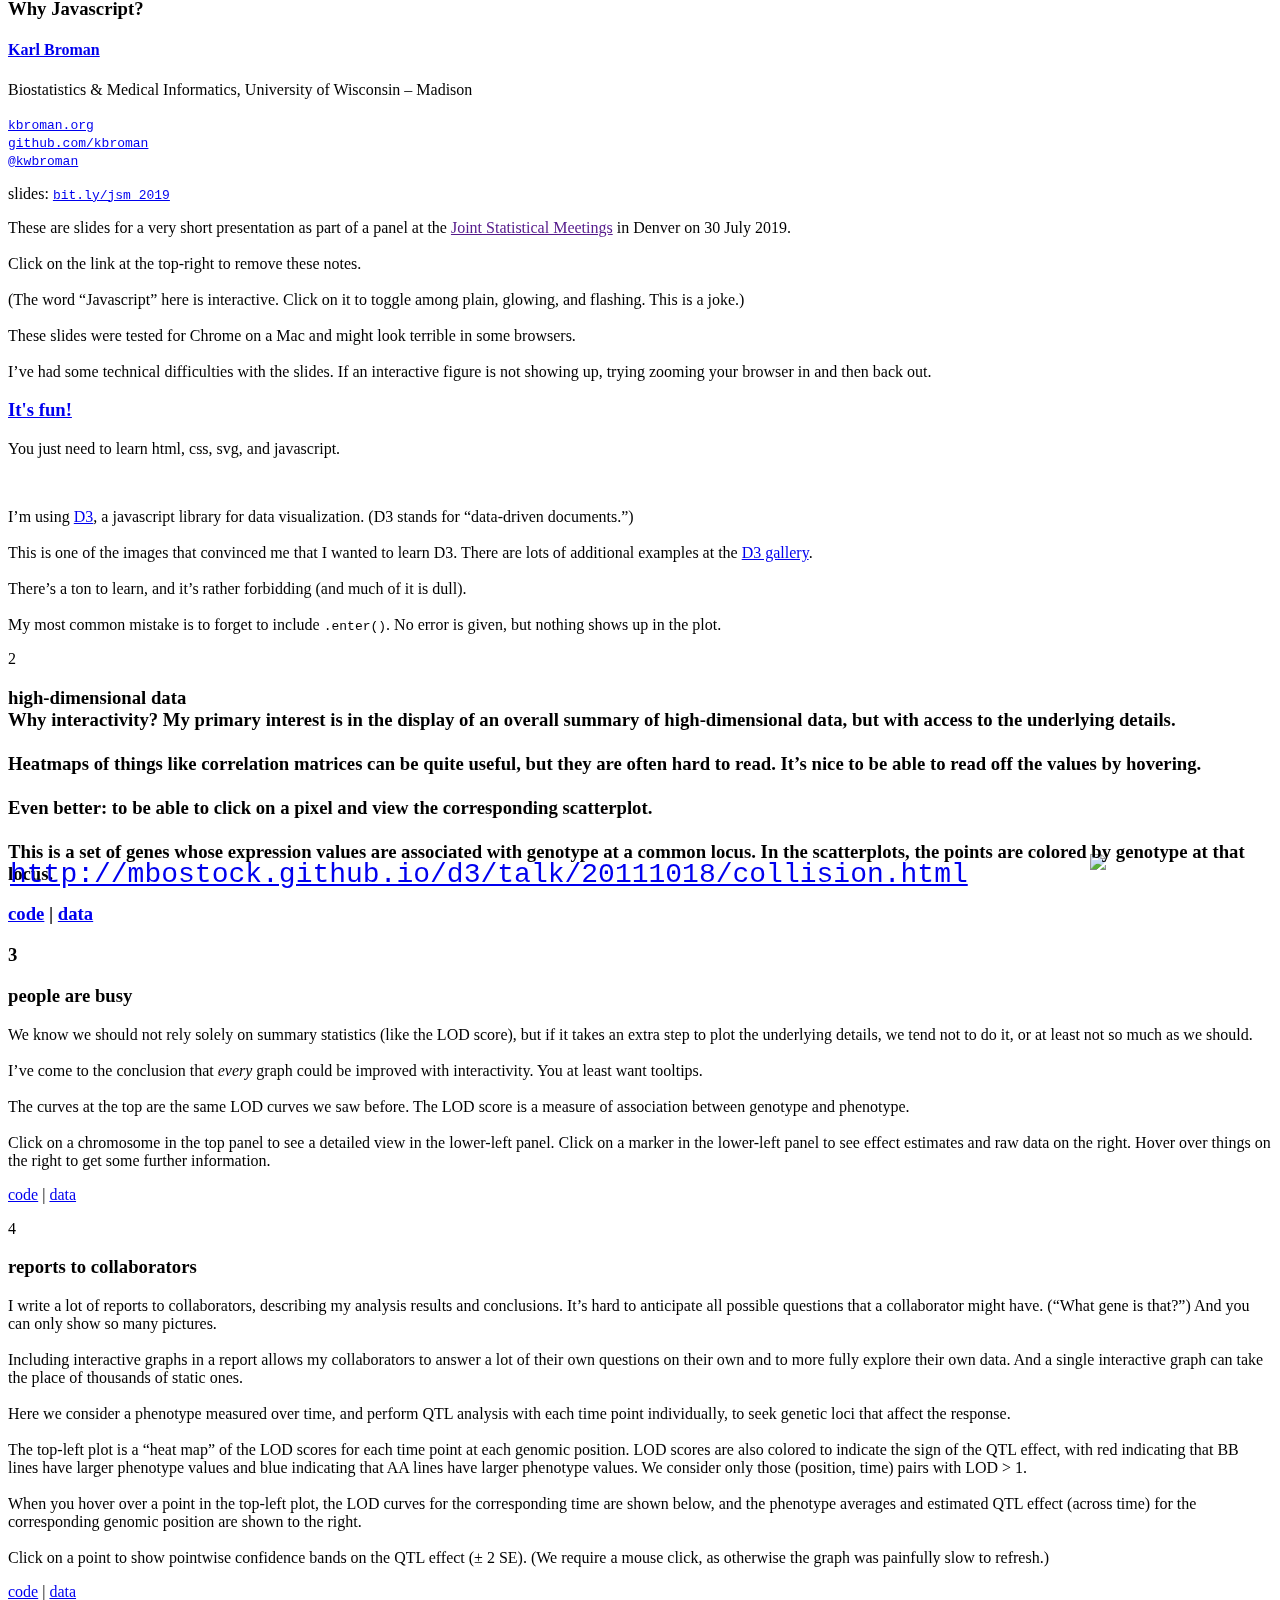
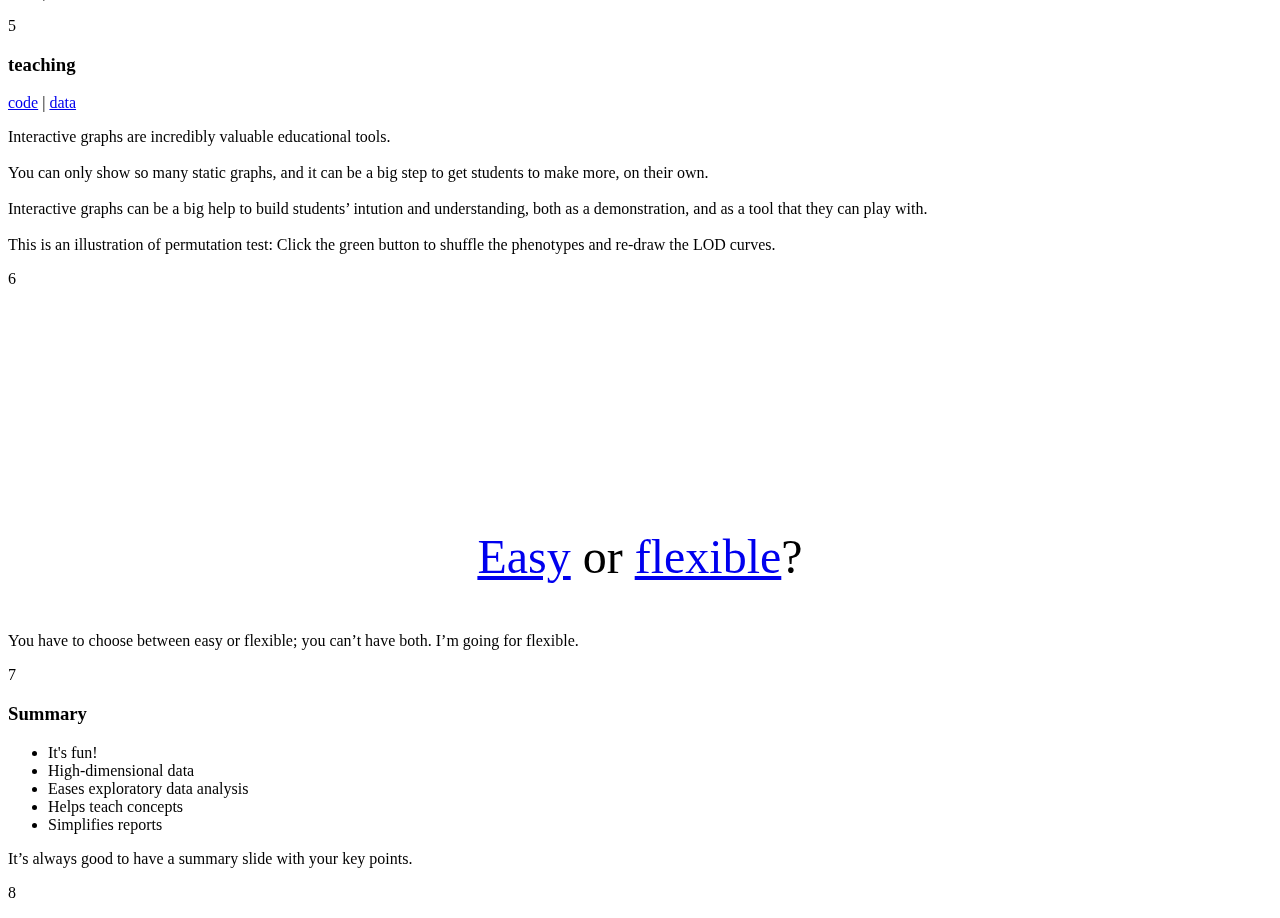
==== index.html @ db7ff631 "Missing </a>" ====
<!DOCTYPE html>
<html>
<head>
<meta charset="utf-8">
<meta name="apple-mobile-web-app-capable" content="yes">

<style>
@import url(CSS/stack.css);
@import url(CSS/d3-tip.css);
@import url(CSS/figures.css);
@import url(CSS/kbroman_talk.css);
@import url(CSS/corr_w_scatter.css);
@import url(CSS/panelutil.css);
</style>



<title>Why Javascript?</title>
</head>
<body class="overview">



<section class="titlepage" id="titlepage">
<h3 style="margin-top:-10px;" class="highlight">
Why <span id="flash" class="highlight">Javascript</span>?</h3>

<h4><a href="http://kbroman.org">Karl Broman</a></h4>
<p class="nopadding">Biostatistics &amp; Medical Informatics, University of Wisconsin
&ndash; Madison</p>

<p class="nopadding"><code>
<a href="https://kbroman.org" class="gray">kbroman.org</a><br/>
<a href="https://github.com/kbroman" class="gray">github.com/kbroman</a><br/>
<a href="https://twitter.com/kwbroman" class="gray">@kwbroman</a>
</code></p>

<p class="nopadding"><span class="gray">slides:</span> <code><a href="https://www.biostat.wisc.edu/~kbroman/presentations/JSM2019">bit.ly/jsm_2019</a></code></p>

<img style="position:fixed;bottom: 30px; right:40px; z-index: -1;" width="150px" src="Figs/cc-zero.png" />



<aside>
These are slides for a very short presentation as part of a
panel at the <a href="">Joint Statistical Meetings</a> in Denver
on 30 July 2019.
<br/><br/>

Click on the link at the top-right to remove these
notes.<br/><br/>

(The word &ldquo;Javascript&rdquo; here is interactive. Click on it
to toggle among plain, glowing, and flashing. This is a joke.)<br/><br/>

These slides were tested for Chrome on a Mac and might look terrible
in some browsers.<br/><br/>

I&rsquo;ve had some technical difficulties with the slides. If an
interactive figure is not showing up, trying zooming your browser in
and then back out.
</aside>

</section>




<section nopadding id="D3">
<h3><a href="http://d3js.org">It's fun!</a></h3>

<div id="learnd3" class="medtop">
<p>You <span class="darkgray">just</span> need to learn html, css, svg, and javascript.</p>
<p id="dotenter" style="opacity:0;">And don&rsquo;t forget <code>.enter()</code></p>
</div>

<div id="collision" style="position:fixed;top:-10px;left:-50px;width:1280px;height:960px;">
</div>

<div style="position:fixed;bottom:10px;left:10px;">
<code style="font-size:28px;"><a href="http://mbostock.github.io/d3/talk/20111018/collision.html">http://mbostock.github.io/d3/talk/20111018/collision.html</a></code></div>

<aside>
I&rsquo;m using <a href="http://d3js.org">D3</a>, a javascript
library for data visualization.  (D3 stands for &ldquo;data-driven
documents.&rdquo;)<br/><br/>

This is one of the images that convinced me that I wanted to learn D3.
There are lots of additional examples at the <a
href="https://github.com/mbostock/d3/wiki/Gallery">D3
gallery</a>.<br/><br/>

There&rsquo;s a ton to learn, and it&rsquo;s rather forbidding (and much of it is
dull).<br/><br/>

My most common mistake is to forget to include <code>.enter()</code>.
No error is given, but nothing shows up in the plot.
</aside>
<p class="pg">2</p></section>





<section id="corr_w_scatter">

<h3>high-dimensional data

<div id="corr_w_scatter" style="margin-left:-50px;"></div>


<aside>
Why interactivity? My primary interest is in the display of an overall
summary of high-dimensional data, but with access to the underlying
details.<br/><br/>

Heatmaps of things like correlation matrices can be quite useful, but
they are often hard to read.  It&rsquo;s nice to be able to read off the
values by hovering.<br/><br/>

Even better: to be able to click on a pixel and view the corresponding
scatterplot.<br/><br/>

This is a set of genes whose expression values are associated with
genotype at a common locus. In the scatterplots, the points are colored
by genotype at that locus.
</aside>

<p class="codelink">
<a href="Coffee/corr_w_scatter.coffee" class="gray">code</a> |
<a href="Data/corr_w_scatter.json" class="gray">data</a></p>
<p class="pg">3</p></section>








<section id="lod_and_effect">
<h3>people are busy</h3>

<div id="lod_and_effect" class="fig"></div>

<aside>
We know we should not rely solely on summary statistics (like the LOD
score), but if it takes an extra step to plot the underlying details,
we tend not to do it, or at least not so much as we should.<br/><br/>

I&rsquo;ve come to the conclusion that <em>every</em> graph could be
improved with interactivity. You at least want tooltips.<br/><br/>

The curves at the top are the same LOD curves we saw before. The LOD
score is a measure of association between genotype and phenotype.<br/><br/>

Click on a chromosome in the top panel to see a detailed view in the
lower-left panel.  Click on a marker in the lower-left panel to see
effect estimates and raw data on the right.  Hover over things on the
right to get some further information.
</aside>

<p class="codelink">
<a href="Coffee/lod_and_effect.coffee" class="gray">code</a> |
<a href="Data/insulinlod.json" class="gray">data</a></p>

<p class="pg">4</p></section>




<section id="lod_over_time">

<h3>reports to collaborators</h3>

<div id="lod_alltimes_fig" style="font-size:20px;margin-left:-50px;"></div>

<aside>
I write a lot of reports to collaborators, describing my analysis
results and conclusions.
It&rsquo;s hard to anticipate all possible questions that a collaborator
might have. (&ldquo;What gene is that?&rdquo;) And you can only show
so many pictures. <br/><br/>

Including interactive graphs in a report allows my collaborators to
answer a lot of their own questions on their own and to more fully
explore their own data.
And a single interactive graph can take the place of thousands of
static ones.<br/><br/>

Here we consider a phenotype measured over time, and perform QTL
analysis with each time point individually, to seek genetic loci that
affect the response.<br/><br/>

The top-left plot is a &ldquo;heat map&rdquo; of the LOD scores
for each time point at each genomic position.  LOD scores are also
colored to indicate the sign of the QTL effect, with red indicating
that BB lines have larger phenotype values and blue indicating that AA lines
have larger phenotype values.  We consider only those (position, time)
pairs with LOD > 1.<br/><br/>

When you hover over a point in the top-left plot, the LOD curves for the
corresponding time are shown below, and the phenotype averages and
estimated QTL effect (across time) for the corresponding genomic
position are shown to the right.<br/><br/>

Click on a point to show pointwise confidence bands on the QTL
effect (&plusmn; 2 SE).  (We require a mouse click, as otherwise the graph
was painfully slow to refresh.)
</aside>


<p class="codelink">
<a href="Coffee/lod_alltimes.coffee" class="gray">code</a> |
<a href="Data/all_lod.json" class="gray">data</a></p>


<p class="pg">5</p></section>



<section id="permutation">

<h3>teaching</h3>

<div id="lod_onetime_random_fig" style="margin-left:-30px;"></div>

<p class="codelink">
<a href="Coffee/lod_onetime_random.coffee" class="gray">code</a> |
<a href="Data/onetime_random.json" class="gray">data</a></p>



<aside>
Interactive graphs are incredibly valuable educational tools.<br/><br/>

You can only show so many static graphs, and it can be a big step to get
students to make more, on their own.<br/><br/>

Interactive graphs can be a big help to build students&rsquo; intution
and understanding, both as a demonstration, and as a tool that they
can play with.<br/><br/>

This is an illustration of permutation test: Click the green button to shuffle
the phenotypes and re-draw the LOD curves.
</aside>

<p class="pg">6</p></section>







<section>
<h3>&nbsp;</h3>

<p align="center" style="margin-top:200px;font-size: 48px;"> <a href="http://code.google.com/p/google-motion-charts-with-r/">Easy</a> <span
  class="gray">or <a href="http://d3js.org" class="highlight">flexible</a>?</span>


<aside>You have to choose between easy or flexible; you can&rsquo;t have
  both.  I&rsquo;m going for flexible.</aside>

<p class="pg">7</p></section>






<section>
<h3>Summary</h3>

<ul class="tight">
  <li>It's fun!</li>
  <li>High-dimensional data</li>
  <li>Eases exploratory data analysis</li>
  <li>Helps teach concepts</li>
  <li>Simplifies reports</li>
</ul>

<aside>
It&rsquo;s always good to have a summary slide with your key points.
</aside>
<p class="pg">8</p></section>




<script charset="utf-8" type="text/javascript" src="JS/d3.min.js"></script>
<script type="text/javascript" src="JS/d3.tip.js"></script>

<script src="JS/plotframe.js"></script>

<script type="text/javascript" src="JS/corr_w_scatter.js"></script>
<script type="text/javascript" src="JS/lod_and_effect.js"></script>
<script type="text/javascript" src="JS/lod_alltimes.js"></script>
<script type="text/javascript" src="JS/lod_onetime_random.js"></script>
<script type="text/javascript" src="JS/collision.js"></script>

<script type="text/javascript" src="JS/slide_transition.js"></script>
<script type="text/javascript" src="JS/flash_text.js"></script>
<script type="text/javascript" src="JS/stack.v0.js"></script>
<script type="text/javascript" src="JS/handle_stickies.js"></script>

</body>
</html>
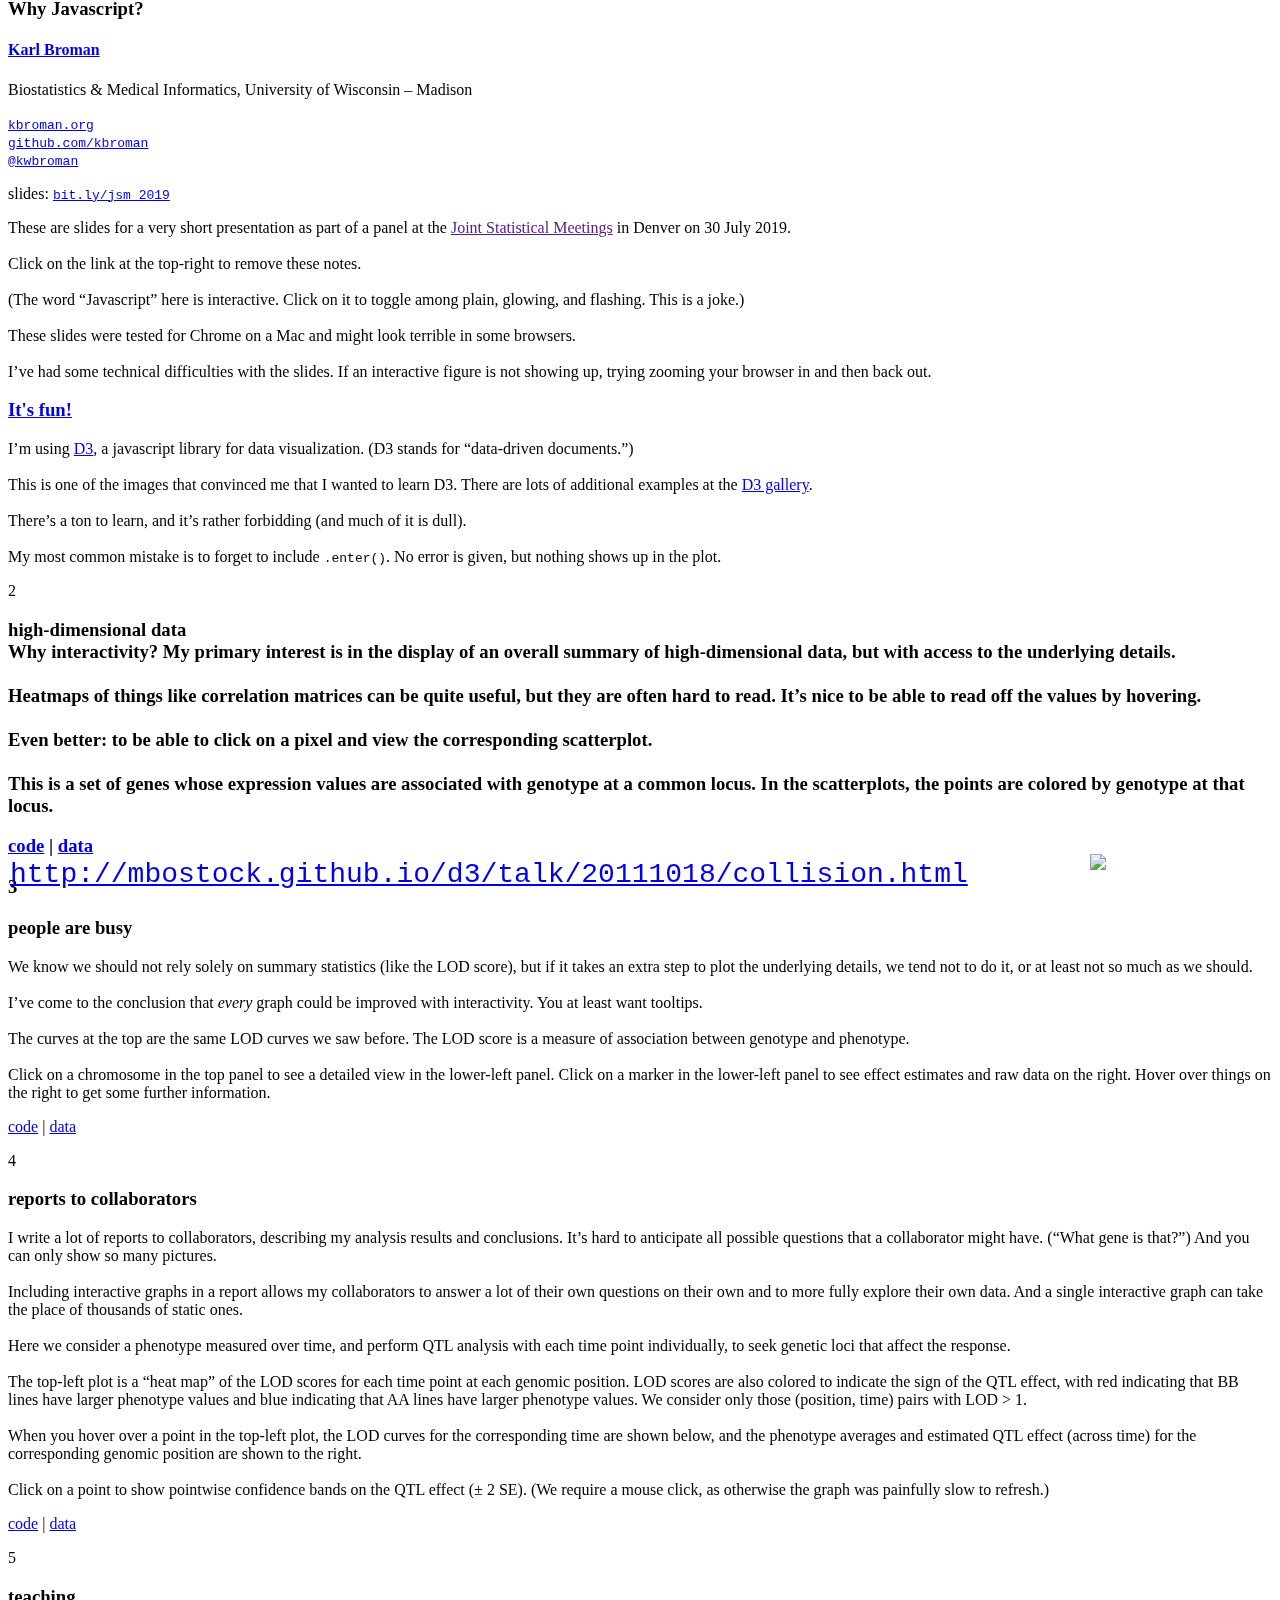
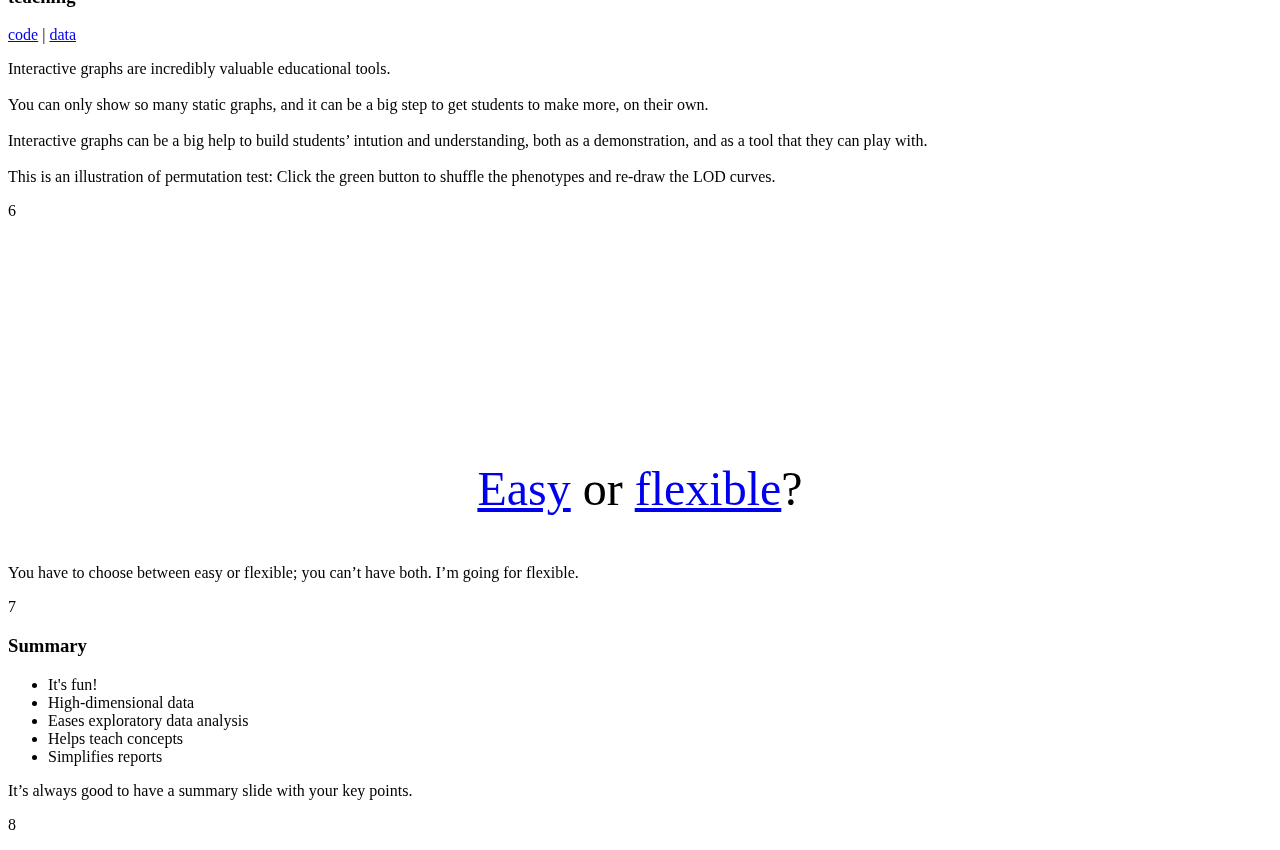
==== commit 559faad3: "Remove the .enter() business" ====
--- a/index.html
+++ b/index.html
@@ -69,11 +69,6 @@
 <section nopadding id="D3">
 <h3><a href="http://d3js.org">It's fun!</a></h3>
 
-<div id="learnd3" class="medtop">
-<p>You <span class="darkgray">just</span> need to learn html, css, svg, and javascript.</p>
-<p id="dotenter" style="opacity:0;">And don&rsquo;t forget <code>.enter()</code></p>
-</div>
-
 <div id="collision" style="position:fixed;top:-10px;left:-50px;width:1280px;height:960px;">
 </div>
 
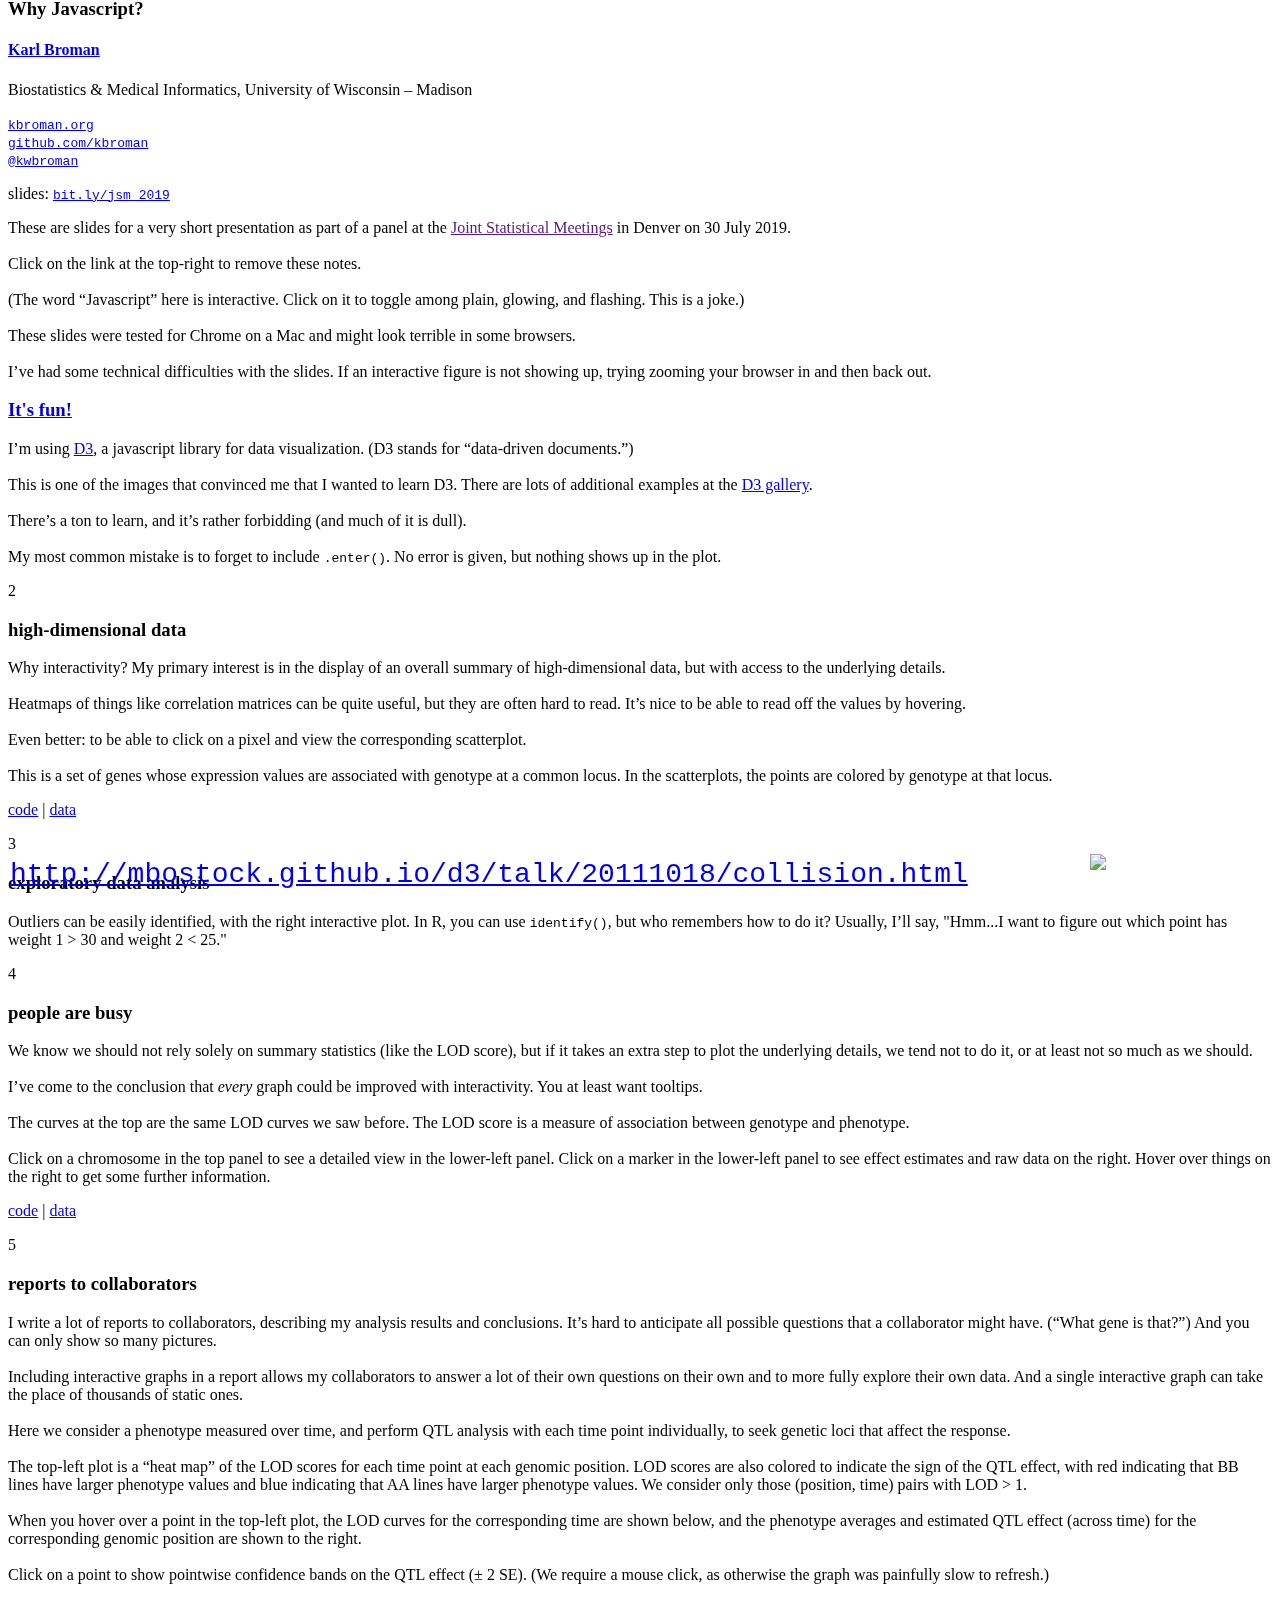
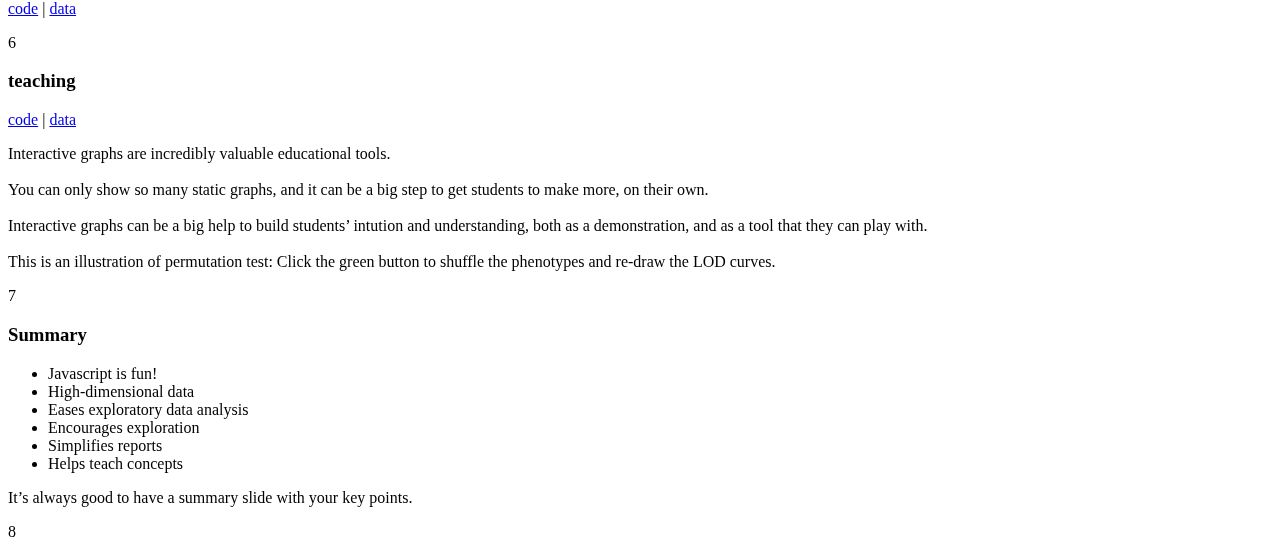
==== commit 2ba19fff: "Add slide re exploratory data analysis" ====
--- a/index.html
+++ b/index.html
@@ -99,7 +99,7 @@
 
 <section id="corr_w_scatter">
 
-<h3>high-dimensional data
+<h3>high-dimensional data</h3>
 
 <div id="corr_w_scatter" style="margin-left:-50px;"></div>
 
@@ -130,6 +130,17 @@
 
 
 
+<section id="scatterplot">
+<h3>exploratory data analysis</h3>
+<div id="scatterplot" class="chart"></div>
+
+<aside>Outliers can be easily identified, with the right interactive
+plot.  In R, you can use <code>identify()</code>, but who remembers
+how to do it?  Usually, I&rsquo;ll say, "Hmm...I want to figure out which point has
+weight 1 &gt; 30 and weight 2 &lt; 25."</aside>
+
+<p class="pg">4</p></section>
+
 
 
 
@@ -159,7 +170,7 @@
 <a href="Coffee/lod_and_effect.coffee" class="gray">code</a> |
 <a href="Data/insulinlod.json" class="gray">data</a></p>
 
-<p class="pg">4</p></section>
+<p class="pg">5</p></section>
 
 
 
@@ -210,7 +221,7 @@
 <a href="Data/all_lod.json" class="gray">data</a></p>
 
 
-<p class="pg">5</p></section>
+<p class="pg">6</p></section>
 
 
 
@@ -240,25 +251,12 @@
 the phenotypes and re-draw the LOD curves.
 </aside>
 
-<p class="pg">6</p></section>
-
-
-
-
-
-
-
-<section>
-<h3>&nbsp;</h3>
-
-<p align="center" style="margin-top:200px;font-size: 48px;"> <a href="http://code.google.com/p/google-motion-charts-with-r/">Easy</a> <span
-  class="gray">or <a href="http://d3js.org" class="highlight">flexible</a>?</span>
-
-
-<aside>You have to choose between easy or flexible; you can&rsquo;t have
-  both.  I&rsquo;m going for flexible.</aside>
-
 <p class="pg">7</p></section>
+
+
+
+
+
 
 
 
@@ -269,11 +267,12 @@
 <h3>Summary</h3>
 
 <ul class="tight">
-  <li>It's fun!</li>
+  <li>Javascript is fun!</li>
   <li>High-dimensional data</li>
   <li>Eases exploratory data analysis</li>
+  <li>Encourages exploration</li>
+  <li>Simplifies reports</li>
   <li>Helps teach concepts</li>
-  <li>Simplifies reports</li>
 </ul>
 
 <aside>
@@ -290,6 +289,7 @@
 <script src="JS/plotframe.js"></script>
 
 <script type="text/javascript" src="JS/corr_w_scatter.js"></script>
+<script type="text/javascript" src="JS/scatterplot.js"></script>
 <script type="text/javascript" src="JS/lod_and_effect.js"></script>
 <script type="text/javascript" src="JS/lod_alltimes.js"></script>
 <script type="text/javascript" src="JS/lod_onetime_random.js"></script>
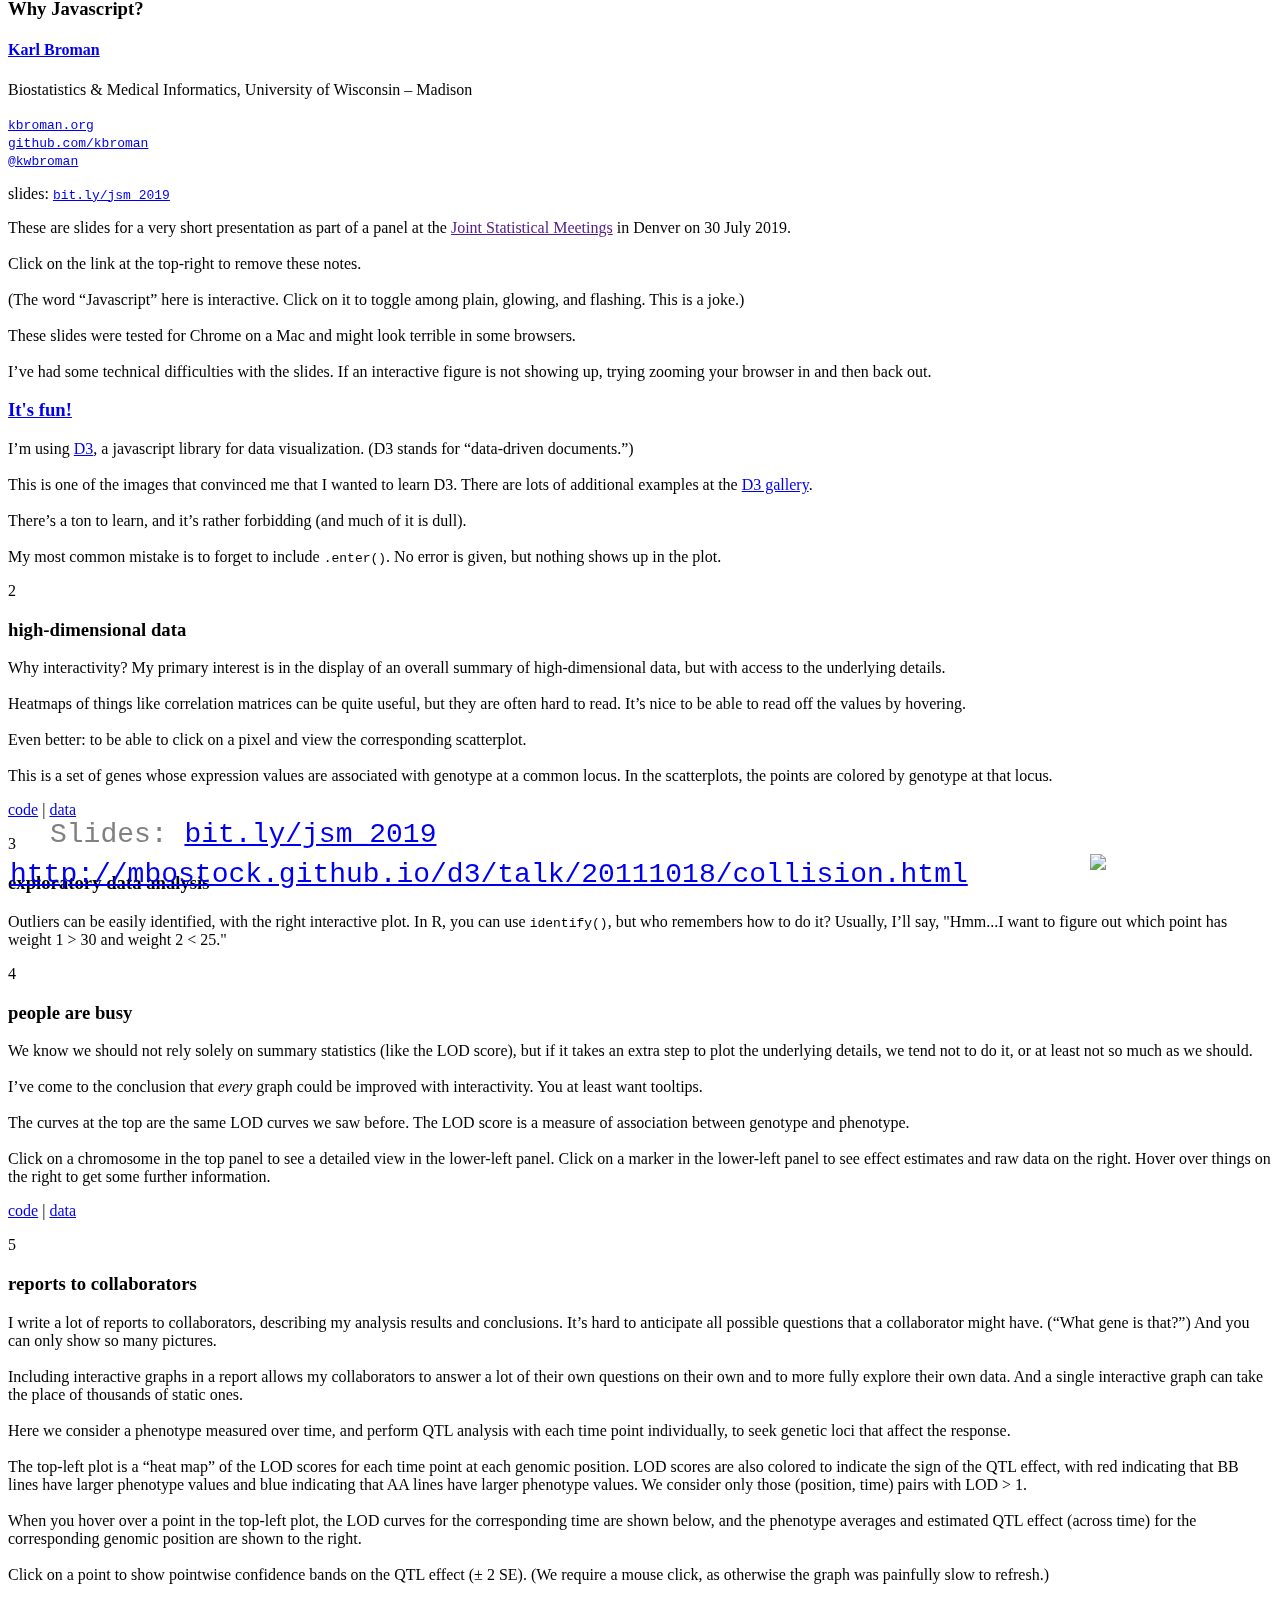
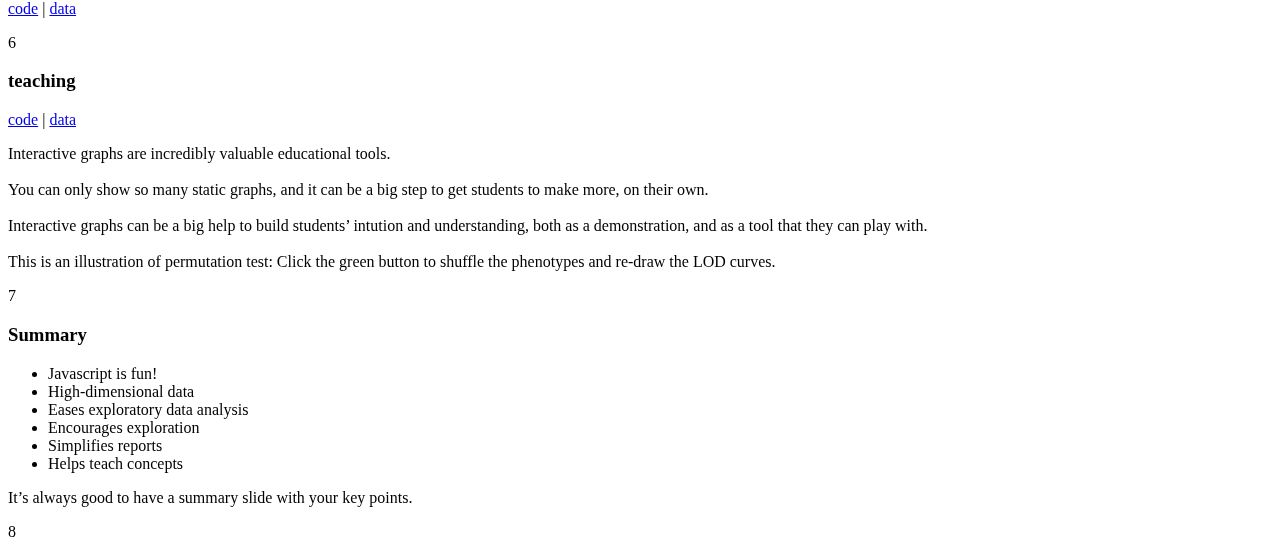
==== commit 1679532a: "Link for slides on summary slide" ====
--- a/index.html
+++ b/index.html
@@ -278,6 +278,11 @@
 <aside>
 It&rsquo;s always good to have a summary slide with your key points.
 </aside>
+
+
+<div style="position:fixed;bottom:50px;left:50px;">
+<code style="font-size:28px; color:gray;">Slides: <a href="https://bit.ly/jsm_2019">bit.ly/jsm_2019</a></code></div>
+
 <p class="pg">8</p></section>
 
 
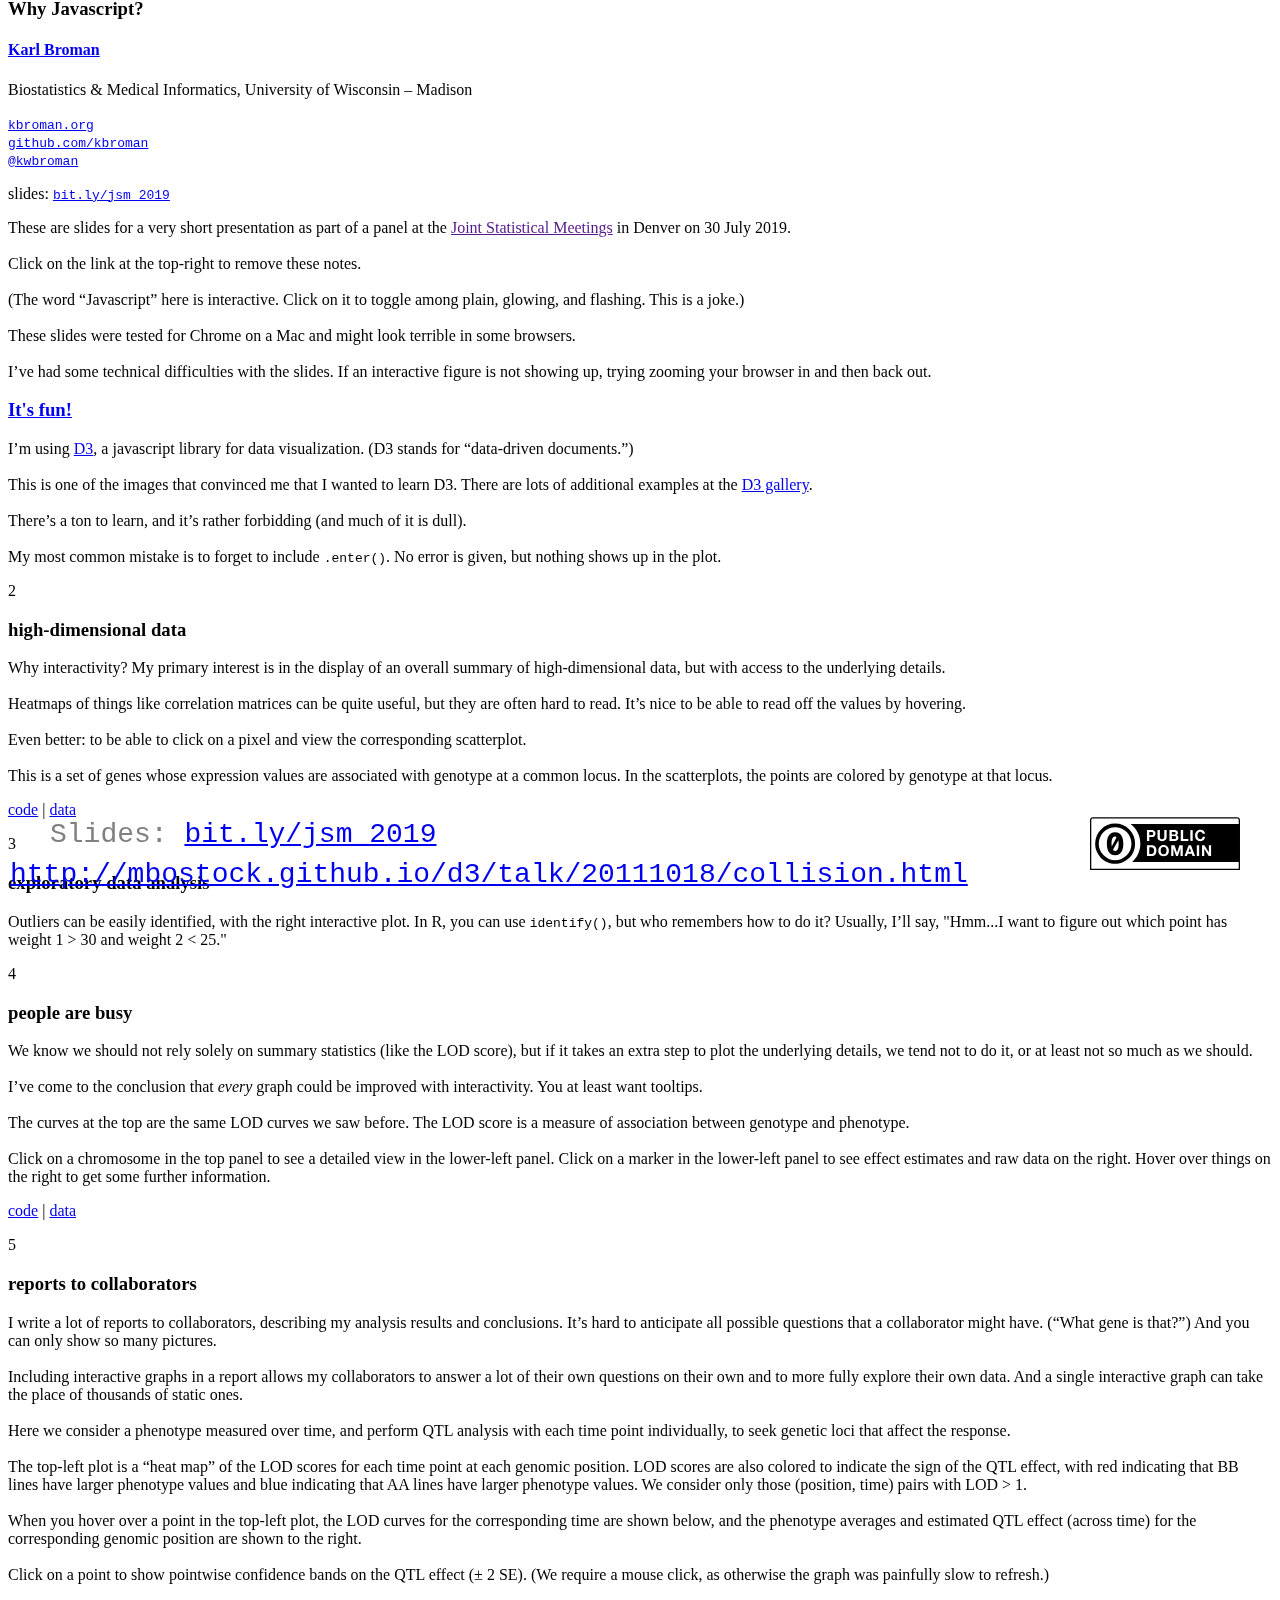
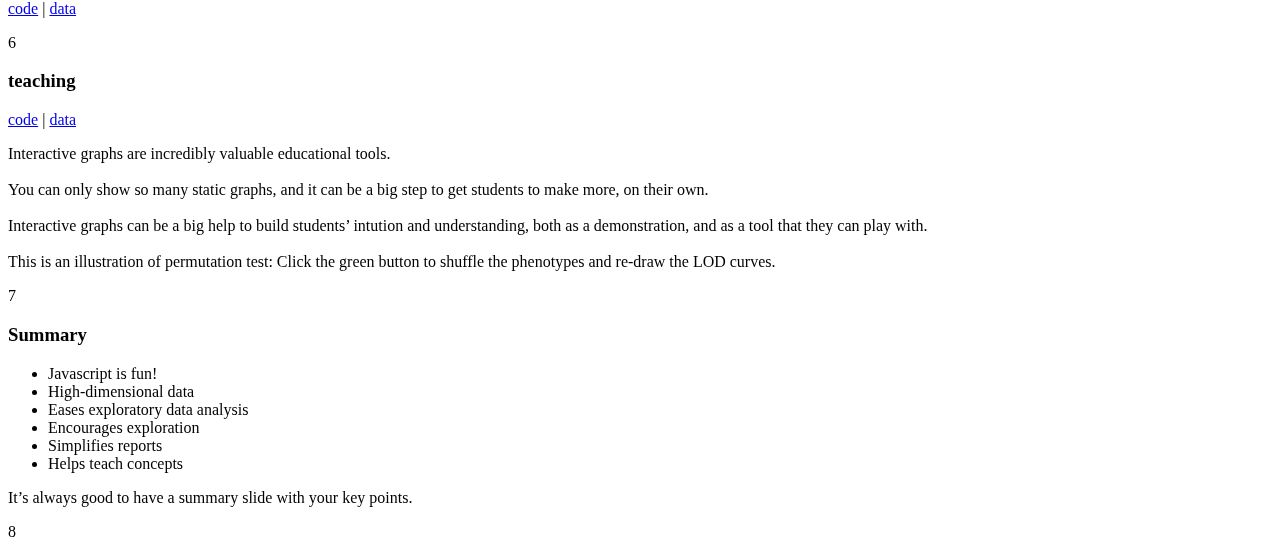
==== commit 9c03f6e9: "cc-zero badge: png -> svg" ====
--- a/index.html
+++ b/index.html
@@ -37,7 +37,7 @@
 
 <p class="nopadding"><span class="gray">slides:</span> <code><a href="https://www.biostat.wisc.edu/~kbroman/presentations/JSM2019">bit.ly/jsm_2019</a></code></p>
 
-<img style="position:fixed;bottom: 30px; right:40px; z-index: -1;" width="150px" src="Figs/cc-zero.png" />
+<img style="position:fixed;bottom: 30px; right:40px; z-index: -1;" width="150px" src="Figs/cc-zero.svg" />
 
 
 
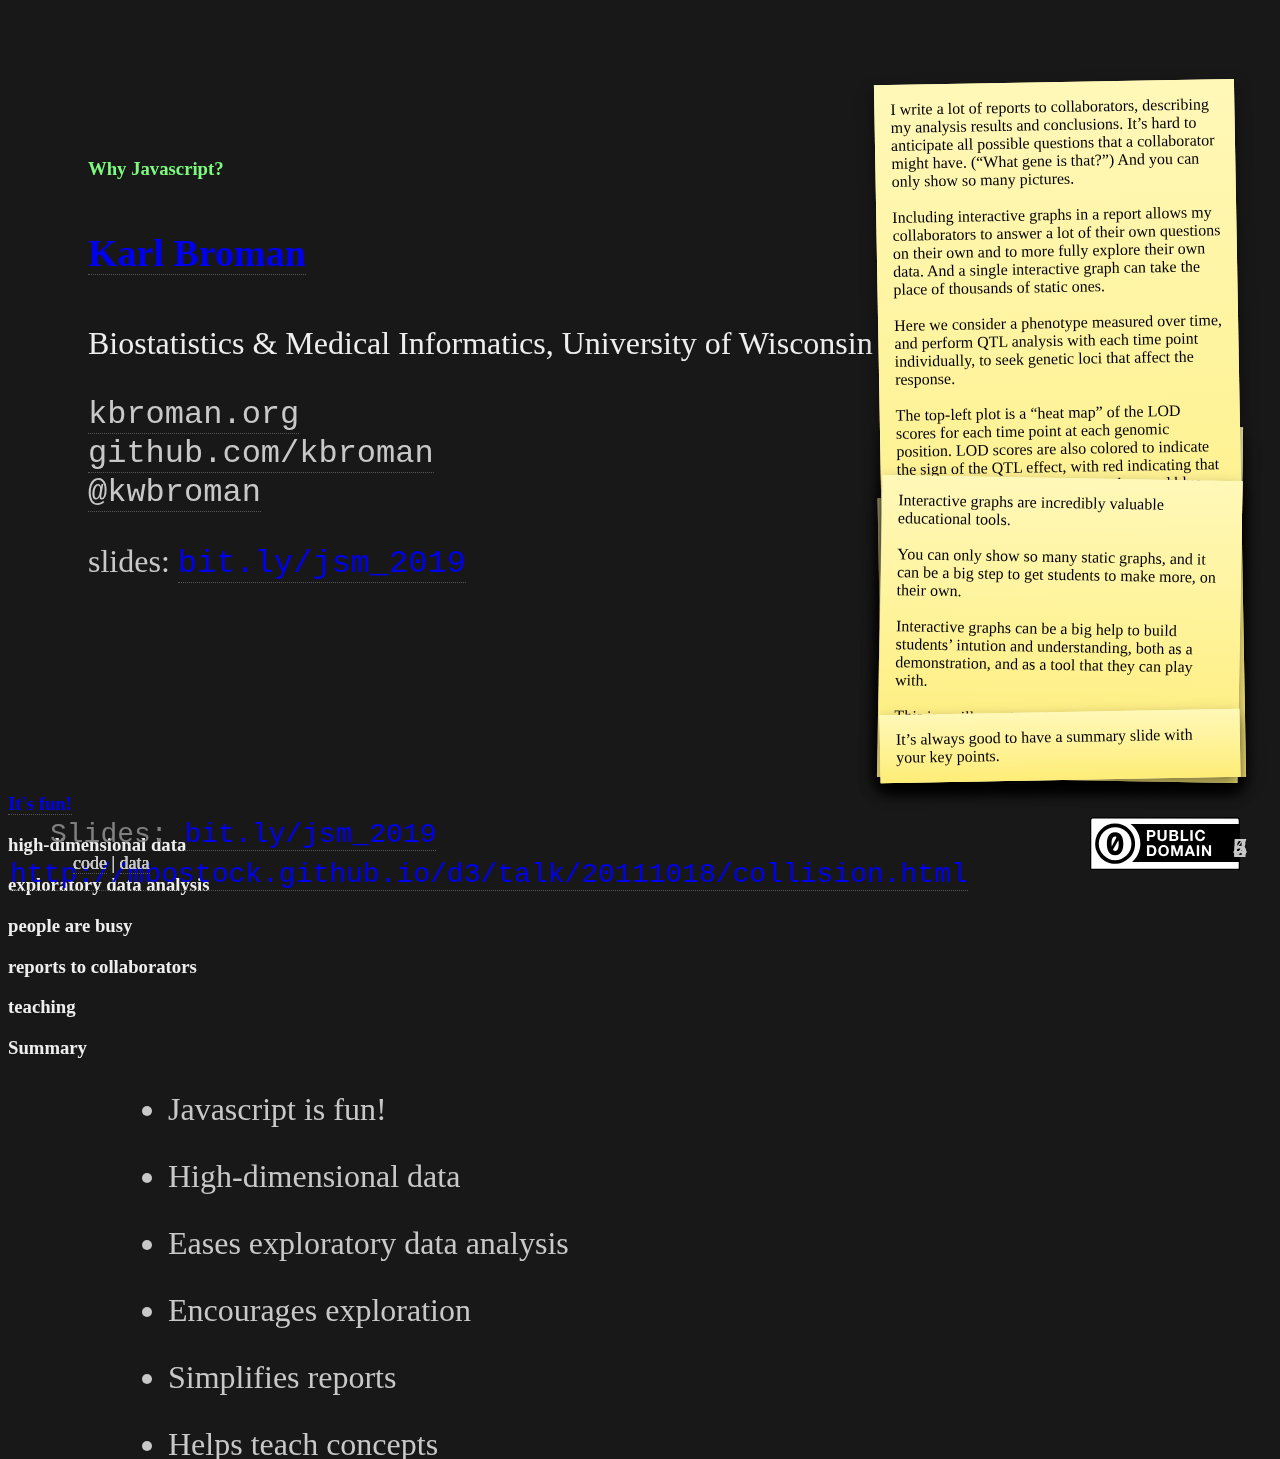
==== commit a9ae252a: "Revise sizes for 16:9 aspect ratio" ====
--- a/index.html
+++ b/index.html
@@ -69,7 +69,7 @@
 <section nopadding id="D3">
 <h3><a href="http://d3js.org">It's fun!</a></h3>
 
-<div id="collision" style="position:fixed;top:-10px;left:-50px;width:1280px;height:960px;">
+<div id="collision" style="position:fixed;top:-10px;left:-50px;width:1712px;height:963px;">
 </div>
 
 <div style="position:fixed;bottom:10px;left:10px;">
@@ -101,7 +101,7 @@
 
 <h3>high-dimensional data</h3>
 
-<div id="corr_w_scatter" style="margin-left:-50px;"></div>
+<div id="corr_w_scatter" style="margin-left:50px;"></div>
 
 
 <aside>
@@ -179,7 +179,7 @@
 
 <h3>reports to collaborators</h3>
 
-<div id="lod_alltimes_fig" style="font-size:20px;margin-left:-50px;"></div>
+<div id="lod_alltimes_fig" style="font-size:20px;margin-left:150px;"></div>
 
 <aside>
 I write a lot of reports to collaborators, describing my analysis
